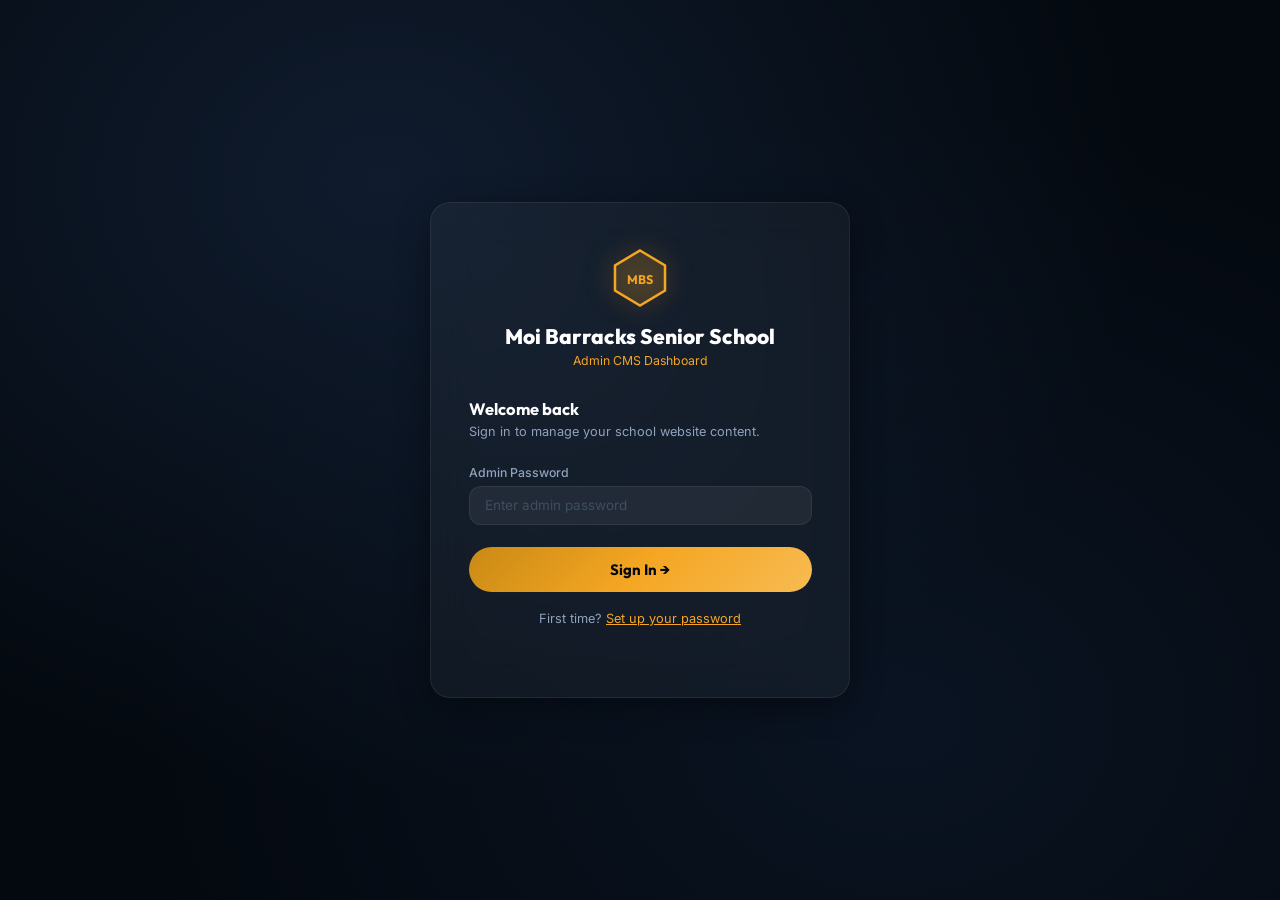
==== admin/index.html @ 394eeeac "feat: Email + Facebook update, CMS admin dashboard, content store Contacts: - Email updated to barra" ====
<!DOCTYPE html>
<html lang="en">
<head>
  <meta charset="UTF-8"/>
  <meta name="viewport" content="width=device-width, initial-scale=1.0"/>
  <title>Admin CMS — Moi Barracks Senior School</title>
  <meta name="robots" content="noindex, nofollow"/>
  <link rel="preconnect" href="https://fonts.googleapis.com"/>
  <link href="https://fonts.googleapis.com/css2?family=Outfit:wght@400;500;600;700;800&family=Inter:wght@400;500;600&display=swap" rel="stylesheet"/>
  <style>
    /* ── Reset & Base ─────────────────────────────────── */
    *, *::before, *::after { box-sizing: border-box; margin: 0; padding: 0; }
    :root {
      --navy:    #04090f;
      --navy-2:  #080f1e;
      --navy-3:  #0c1628;
      --navy-4:  #101e35;
      --gold:    #F5A623;
      --gold-d:  #c98a14;
      --gold-l:  #f7bb52;
      --white:   #ffffff;
      --gray-2:  #dde6f0;
      --gray-4:  #8fa3bc;
      --gray-6:  #3d4f62;
      --green:   #34d399;
      --red:     #f87171;
      --blue:    #60a5fa;
      --border:  rgba(255,255,255,0.07);
      --gold-b:  rgba(245,166,35,0.25);
      --shadow:  0 8px 32px rgba(0,0,0,0.4);
      --rad:     12px;
      --rad-lg:  20px;
      --trans:   all 0.25s cubic-bezier(0.4,0,0.2,1);
    }
    html { font-size: 15px; }
    body {
      font-family: 'Inter', sans-serif;
      background: var(--navy);
      color: var(--white);
      min-height: 100vh;
      overflow-x: hidden;
    }
    a { text-decoration: none; color: inherit; }
    button { cursor: pointer; border: none; background: none; font-family: inherit; color: inherit; }
    input, select, textarea {
      font-family: 'Inter', sans-serif;
      color: var(--white);
      background: rgba(255,255,255,0.06);
      border: 1px solid var(--border);
      border-radius: var(--rad);
      padding: 0.7rem 1rem;
      width: 100%;
      font-size: 0.9rem;
      transition: border-color 0.2s;
      outline: none;
    }
    input:focus, select:focus, textarea:focus {
      border-color: var(--gold);
      background: rgba(245,166,35,0.06);
    }
    input::placeholder, textarea::placeholder { color: var(--gray-6); }
    select option { background: var(--navy-3); }
    label { font-size: 0.82rem; color: var(--gray-4); font-weight: 500; display: block; margin-bottom: 0.35rem; }
    textarea { resize: vertical; min-height: 80px; }
    h2, h3, h4 { font-family: 'Outfit', sans-serif; }

    /* ── Login Screen ─────────────────────────────────── */
    #login-screen {
      min-height: 100vh;
      display: flex;
      align-items: center;
      justify-content: center;
      background: radial-gradient(ellipse at 30% 20%, rgba(23,40,67,0.6) 0%, transparent 60%),
                  radial-gradient(ellipse at 70% 80%, rgba(16,30,53,0.5) 0%, transparent 60%),
                  var(--navy);
      padding: 1.5rem;
    }
    .login-card {
      background: rgba(255,255,255,0.04);
      border: 1px solid var(--border);
      border-radius: var(--rad-lg);
      padding: 3rem 2.5rem;
      width: 100%;
      max-width: 420px;
      backdrop-filter: blur(20px);
      box-shadow: var(--shadow);
    }
    .login-logo {
      text-align: center;
      margin-bottom: 2rem;
    }
    .login-logo .emblem {
      width: 60px; height: 60px;
      margin: 0 auto 0.75rem;
      filter: drop-shadow(0 0 12px rgba(245,166,35,0.5));
    }
    .login-logo h1 {
      font-family: 'Outfit', sans-serif;
      font-size: 1.4rem;
      font-weight: 800;
      color: var(--white);
    }
    .login-logo p { font-size: 0.82rem; color: var(--gold); margin-top: 0.25rem; }
    .login-card h2 {
      font-size: 1.1rem;
      font-weight: 700;
      margin-bottom: 0.35rem;
      color: var(--white);
    }
    .login-card > p { font-size: 0.85rem; color: var(--gray-4); margin-bottom: 1.75rem; }
    .form-group { margin-bottom: 1rem; }
    .btn-login {
      width: 100%;
      background: linear-gradient(135deg, var(--gold-d), var(--gold), var(--gold-l));
      color: var(--navy);
      font-family: 'Outfit', sans-serif;
      font-weight: 700;
      font-size: 1rem;
      padding: 0.875rem;
      border-radius: 50px;
      transition: var(--trans);
      margin-top: 0.5rem;
    }
    .btn-login:hover { transform: translateY(-2px); box-shadow: 0 8px 24px rgba(245,166,35,0.35); }
    .login-error {
      display: none;
      background: rgba(248,113,113,0.12);
      border: 1px solid rgba(248,113,113,0.3);
      color: var(--red);
      padding: 0.7rem 1rem;
      border-radius: var(--rad);
      font-size: 0.85rem;
      margin-top: 0.75rem;
      text-align: center;
    }
    .login-setup {
      margin-top: 1.25rem;
      text-align: center;
      font-size: 0.8rem;
      color: var(--gray-4);
    }
    .login-setup a { color: var(--gold); text-decoration: underline; cursor: pointer; }

    /* ── App Shell ─────────────────────────────────────── */
    #app { display: none; min-height: 100vh; }

    /* Sidebar */
    .sidebar {
      position: fixed;
      top: 0; left: 0;
      width: 260px;
      height: 100vh;
      background: var(--navy-2);
      border-right: 1px solid var(--border);
      display: flex;
      flex-direction: column;
      z-index: 100;
      overflow-y: auto;
    }
    .sidebar-brand {
      padding: 1.5rem 1.25rem;
      border-bottom: 1px solid var(--border);
      display: flex;
      align-items: center;
      gap: 0.75rem;
    }
    .sidebar-brand svg { width: 36px; height: 36px; filter: drop-shadow(0 0 8px rgba(245,166,35,0.4)); flex-shrink: 0; }
    .brand-text .name { font-family: 'Outfit', sans-serif; font-size: 0.95rem; font-weight: 800; }
    .brand-text .tag { font-size: 0.7rem; color: var(--gold); letter-spacing: 0.08em; text-transform: uppercase; }
    .sidebar-nav { flex: 1; padding: 1rem 0.75rem; }
    .nav-section-label {
      font-size: 0.68rem;
      color: var(--gray-6);
      font-weight: 700;
      letter-spacing: 0.12em;
      text-transform: uppercase;
      padding: 0.5rem 0.5rem 0.35rem;
      margin-top: 0.5rem;
    }
    .nav-item {
      display: flex;
      align-items: center;
      gap: 0.75rem;
      padding: 0.65rem 0.875rem;
      border-radius: var(--rad);
      font-size: 0.875rem;
      font-weight: 500;
      color: var(--gray-4);
      transition: var(--trans);
      cursor: pointer;
      margin-bottom: 0.15rem;
    }
    .nav-item:hover { background: rgba(255,255,255,0.05); color: var(--white); }
    .nav-item.active { background: rgba(245,166,35,0.12); color: var(--gold); border: 1px solid rgba(245,166,35,0.2); }
    .nav-item .icon { font-size: 1.1rem; width: 22px; text-align: center; }
    .nav-badge {
      margin-left: auto;
      background: var(--gold);
      color: var(--navy);
      font-size: 0.65rem;
      font-weight: 700;
      padding: 0.1rem 0.5rem;
      border-radius: 50px;
    }
    .sidebar-footer {
      padding: 1rem 0.75rem;
      border-top: 1px solid var(--border);
    }
    .btn-logout {
      width: 100%;
      padding: 0.65rem 1rem;
      border-radius: var(--rad);
      font-size: 0.875rem;
      font-weight: 600;
      color: var(--red);
      border: 1px solid rgba(248,113,113,0.2);
      background: rgba(248,113,113,0.06);
      transition: var(--trans);
    }
    .btn-logout:hover { background: rgba(248,113,113,0.15); }

    /* Main area */
    .main {
      margin-left: 260px;
      min-height: 100vh;
      display: flex;
      flex-direction: column;
    }
    .topbar {
      position: sticky;
      top: 0;
      background: rgba(4,9,15,0.9);
      backdrop-filter: blur(20px);
      border-bottom: 1px solid var(--border);
      padding: 0.875rem 2rem;
      display: flex;
      align-items: center;
      justify-content: space-between;
      z-index: 50;
    }
    .topbar h2 { font-size: 1.05rem; font-weight: 700; color: var(--white); }
    .topbar-right { display: flex; align-items: center; gap: 0.75rem; }
    .btn-publish {
      display: inline-flex;
      align-items: center;
      gap: 0.5rem;
      padding: 0.6rem 1.4rem;
      background: linear-gradient(135deg, var(--gold-d), var(--gold), var(--gold-l));
      color: var(--navy);
      font-family: 'Outfit', sans-serif;
      font-weight: 700;
      font-size: 0.875rem;
      border-radius: 50px;
      transition: var(--trans);
    }
    .btn-publish:hover { transform: translateY(-1px); box-shadow: 0 6px 20px rgba(245,166,35,0.4); }
    .btn-publish:disabled { opacity: 0.5; transform: none; cursor: not-allowed; }
    .view-site {
      display: inline-flex;
      align-items: center;
      gap: 0.4rem;
      padding: 0.6rem 1rem;
      border: 1px solid var(--border);
      border-radius: 50px;
      font-size: 0.82rem;
      color: var(--gray-4);
      transition: var(--trans);
    }
    .view-site:hover { border-color: var(--gold-b); color: var(--gold); }
    .content { flex: 1; padding: 2rem; }

    /* ── Panels ────────────────────────────────────────── */
    .panel { display: none; }
    .panel.active { display: block; }

    /* Overview cards */
    .overview-grid {
      display: grid;
      grid-template-columns: repeat(4, 1fr);
      gap: 1rem;
      margin-bottom: 2rem;
    }
    .ov-card {
      background: rgba(255,255,255,0.04);
      border: 1px solid var(--border);
      border-radius: var(--rad-lg);
      padding: 1.5rem;
      position: relative;
      overflow: hidden;
    }
    .ov-card::before {
      content: '';
      position: absolute;
      top: 0; left: 0; right: 0;
      height: 3px;
      background: linear-gradient(90deg, var(--gold-d), var(--gold-l));
    }
    .ov-icon { font-size: 2rem; margin-bottom: 0.75rem; }
    .ov-val { font-family: 'Outfit', sans-serif; font-size: 2rem; font-weight: 800; color: var(--gold); }
    .ov-label { font-size: 0.8rem; color: var(--gray-4); margin-top: 0.2rem; }

    .quick-actions {
      display: grid;
      grid-template-columns: repeat(3, 1fr);
      gap: 1rem;
      margin-bottom: 2rem;
    }
    .qa-card {
      background: rgba(255,255,255,0.03);
      border: 1px solid var(--border);
      border-radius: var(--rad-lg);
      padding: 1.25rem;
      cursor: pointer;
      transition: var(--trans);
      display: flex;
      align-items: center;
      gap: 1rem;
    }
    .qa-card:hover {
      background: rgba(245,166,35,0.07);
      border-color: var(--gold-b);
      transform: translateY(-2px);
    }
    .qa-icon { font-size: 1.75rem; }
    .qa-text strong { display: block; font-size: 0.9rem; color: var(--white); margin-bottom: 0.2rem; }
    .qa-text span { font-size: 0.78rem; color: var(--gray-4); }

    /* Section cards */
    .section-card {
      background: rgba(255,255,255,0.03);
      border: 1px solid var(--border);
      border-radius: var(--rad-lg);
      padding: 1.75rem;
      margin-bottom: 1.5rem;
    }
    .section-card h3 {
      font-size: 1rem;
      font-weight: 700;
      color: var(--white);
      margin-bottom: 0.35rem;
      display: flex;
      align-items: center;
      gap: 0.5rem;
    }
    .section-card > p { font-size: 0.82rem; color: var(--gray-4); margin-bottom: 1.5rem; }

    .form-row { display: grid; grid-template-columns: 1fr 1fr; gap: 1rem; margin-bottom: 1rem; }
    .form-group-cms { margin-bottom: 1rem; }

    /* Ticker manager */
    .ticker-list { display: flex; flex-direction: column; gap: 0.5rem; margin-bottom: 1rem; }
    .ticker-item-row {
      display: flex;
      align-items: center;
      gap: 0.75rem;
      background: rgba(255,255,255,0.04);
      border: 1px solid var(--border);
      border-radius: var(--rad);
      padding: 0.75rem 1rem;
      transition: var(--trans);
    }
    .ticker-item-row:hover { border-color: var(--gold-b); }
    .ticker-icon-sel {
      width: 60px;
      padding: 0.7rem 0.5rem;
      text-align: center;
    }
    .ticker-text-inp { flex: 1; }
    .btn-remove {
      color: var(--red);
      font-size: 1.2rem;
      padding: 0.3rem 0.6rem;
      border-radius: var(--rad);
      transition: var(--trans);
      flex-shrink: 0;
    }
    .btn-remove:hover { background: rgba(248,113,113,0.12); }
    .btn-add {
      display: inline-flex;
      align-items: center;
      gap: 0.4rem;
      padding: 0.6rem 1.25rem;
      border: 1px dashed rgba(245,166,35,0.4);
      border-radius: var(--rad);
      color: var(--gold);
      font-size: 0.875rem;
      font-weight: 600;
      transition: var(--trans);
    }
    .btn-add:hover { background: rgba(245,166,35,0.08); border-style: solid; }

    /* News manager */
    .news-list { display: flex; flex-direction: column; gap: 0.75rem; margin-bottom: 1.25rem; }
    .news-row {
      background: rgba(255,255,255,0.04);
      border: 1px solid var(--border);
      border-radius: var(--rad);
      padding: 1rem 1.25rem;
      transition: var(--trans);
    }
    .news-row:hover { border-color: var(--gold-b); }
    .news-row-header {
      display: flex;
      align-items: center;
      justify-content: space-between;
      margin-bottom: 0.75rem;
    }
    .news-cat-badge {
      font-size: 0.7rem;
      font-weight: 700;
      padding: 0.2rem 0.7rem;
      border-radius: 50px;
      background: rgba(245,166,35,0.15);
      border: 1px solid rgba(245,166,35,0.3);
      color: var(--gold);
      text-transform: uppercase;
      letter-spacing: 0.06em;
    }
    .news-row-actions { display: flex; gap: 0.4rem; }
    .btn-icon {
      padding: 0.35rem 0.6rem;
      border-radius: var(--rad);
      font-size: 0.85rem;
      transition: var(--trans);
    }
    .btn-icon:hover { background: rgba(255,255,255,0.08); }
    .btn-featured { color: var(--gold); }
    .btn-delete { color: var(--red); }
    .news-edit-form { display: none; border-top: 1px solid var(--border); padding-top: 1rem; margin-top: 0.5rem; }
    .news-edit-form.open { display: block; }

    /* Stats grid */
    .stats-grid { display: grid; grid-template-columns: repeat(2, 1fr); gap: 1rem; }
    .stat-edit { }
    .stat-edit input { font-family: 'Outfit', sans-serif; font-size: 1.5rem; font-weight: 800; color: var(--gold); }

    /* Settings */
    .settings-section { margin-bottom: 2rem; }
    .settings-section h4 { font-size: 0.9rem; color: var(--white); margin-bottom: 1rem; font-weight: 700; padding-bottom: 0.5rem; border-bottom: 1px solid var(--border); }
    .token-field { position: relative; }
    .token-field input { padding-right: 3rem; letter-spacing: 0.1em; }
    .toggle-token {
      position: absolute;
      right: 0.75rem;
      top: 50%;
      transform: translateY(-50%);
      color: var(--gray-4);
      font-size: 1rem;
    }
    .setup-warning {
      background: rgba(245,166,35,0.1);
      border: 1px solid rgba(245,166,35,0.3);
      border-radius: var(--rad);
      padding: 1rem 1.25rem;
      font-size: 0.85rem;
      color: var(--gold-l);
      margin-bottom: 1.5rem;
      line-height: 1.6;
    }
    .setup-warning strong { color: var(--gold); }

    /* Buttons */
    .btn-save {
      display: inline-flex;
      align-items: center;
      gap: 0.4rem;
      padding: 0.65rem 1.5rem;
      background: rgba(245,166,35,0.15);
      border: 1px solid rgba(245,166,35,0.35);
      border-radius: 50px;
      color: var(--gold);
      font-weight: 700;
      font-size: 0.875rem;
      transition: var(--trans);
    }
    .btn-save:hover { background: rgba(245,166,35,0.25); }
    .btn-primary-cms {
      display: inline-flex;
      align-items: center;
      gap: 0.4rem;
      padding: 0.65rem 1.5rem;
      background: linear-gradient(135deg, var(--gold-d), var(--gold));
      color: var(--navy);
      font-family: 'Outfit', sans-serif;
      font-weight: 700;
      font-size: 0.875rem;
      border-radius: 50px;
      transition: var(--trans);
    }
    .btn-primary-cms:hover { transform: translateY(-1px); box-shadow: 0 4px 16px rgba(245,166,35,0.3); }

    /* Toast */
    .toast {
      position: fixed;
      bottom: 2rem;
      right: 2rem;
      padding: 0.875rem 1.5rem;
      border-radius: var(--rad);
      font-size: 0.9rem;
      font-weight: 600;
      z-index: 9999;
      transform: translateY(4rem);
      opacity: 0;
      transition: all 0.35s cubic-bezier(0.4,0,0.2,1);
      max-width: 360px;
    }
    .toast.show { transform: translateY(0); opacity: 1; }
    .toast.success { background: rgba(52,211,153,0.12); border: 1px solid rgba(52,211,153,0.35); color: var(--green); }
    .toast.error   { background: rgba(248,113,113,0.12); border: 1px solid rgba(248,113,113,0.35); color: var(--red); }
    .toast.info    { background: rgba(96,165,250,0.12); border: 1px solid rgba(96,165,250,0.35); color: var(--blue); }

    /* Publish overlay */
    .publish-overlay {
      display: none;
      position: fixed;
      inset: 0;
      background: rgba(4,9,15,0.85);
      backdrop-filter: blur(8px);
      z-index: 200;
      align-items: center;
      justify-content: center;
    }
    .publish-overlay.show { display: flex; }
    .publish-dialog {
      background: var(--navy-3);
      border: 1px solid var(--border);
      border-radius: var(--rad-lg);
      padding: 2.5rem;
      max-width: 440px;
      width: 90%;
      text-align: center;
      box-shadow: var(--shadow);
    }
    .publish-dialog h3 { font-size: 1.3rem; margin-bottom: 0.5rem; }
    .publish-dialog p { color: var(--gray-4); font-size: 0.9rem; margin-bottom: 1.75rem; line-height: 1.6; }
    .publish-steps { text-align: left; margin-bottom: 1.75rem; }
    .p-step {
      display: flex;
      align-items: center;
      gap: 0.75rem;
      padding: 0.6rem 0;
      font-size: 0.875rem;
      color: var(--gray-4);
      border-bottom: 1px solid var(--border);
    }
    .p-step:last-child { border: none; }
    .p-step .dot {
      width: 10px; height: 10px;
      border-radius: 50%;
      background: var(--gray-6);
      flex-shrink: 0;
    }
    .p-step.done .dot { background: var(--green); }
    .p-step.active .dot { background: var(--gold); animation: pulse 1s ease infinite; }
    .p-step.done { color: var(--green); }
    .p-step.active { color: var(--gold); }
    @keyframes pulse { 0%,100% { box-shadow: 0 0 0 0 rgba(245,166,35,0.4); } 50% { box-shadow: 0 0 0 5px rgba(245,166,35,0); } }
    .publish-actions { display: flex; gap: 0.75rem; justify-content: center; }

    /* Modal for new news */
    .modal-overlay {
      display: none;
      position: fixed;
      inset: 0;
      background: rgba(4,9,15,0.85);
      backdrop-filter: blur(6px);
      z-index: 200;
      align-items: center;
      justify-content: center;
      padding: 1rem;
    }
    .modal-overlay.show { display: flex; }
    .modal {
      background: var(--navy-3);
      border: 1px solid var(--border);
      border-radius: var(--rad-lg);
      padding: 2rem;
      max-width: 560px;
      width: 100%;
      max-height: 90vh;
      overflow-y: auto;
      box-shadow: var(--shadow);
    }
    .modal-header {
      display: flex;
      align-items: center;
      justify-content: space-between;
      margin-bottom: 1.5rem;
    }
    .modal-header h3 { font-size: 1.05rem; }
    .btn-close { color: var(--gray-4); font-size: 1.3rem; padding: 0.3rem; transition: var(--trans); }
    .btn-close:hover { color: var(--red); }

    /* Responsive */
    @media (max-width: 1024px) {
      .overview-grid { grid-template-columns: repeat(2, 1fr); }
      .quick-actions { grid-template-columns: repeat(2, 1fr); }
    }
    @media (max-width: 768px) {
      .sidebar { width: 220px; }
      .main { margin-left: 220px; }
      .content { padding: 1.25rem; }
      .overview-grid { grid-template-columns: 1fr 1fr; }
      .quick-actions { grid-template-columns: 1fr; }
      .form-row { grid-template-columns: 1fr; }
    }
  </style>
</head>
<body>

<!-- ══════════ LOGIN SCREEN ══════════ -->
<div id="login-screen">
  <div class="login-card">
    <div class="login-logo">
      <svg class="emblem" viewBox="0 0 48 48" fill="none" xmlns="http://www.w3.org/2000/svg">
        <polygon points="24,2 44,14 44,34 24,46 4,34 4,14" fill="rgba(245,166,35,0.12)" stroke="#F5A623" stroke-width="2"/>
        <text x="24" y="29" text-anchor="middle" fill="#F5A623" font-size="10" font-weight="bold" font-family="Outfit">MBS</text>
      </svg>
      <h1>Moi Barracks Senior School</h1>
      <p>Admin CMS Dashboard</p>
    </div>
    <h2>Welcome back</h2>
    <p>Sign in to manage your school website content.</p>
    <div class="form-group">
      <label for="login-pass">Admin Password</label>
      <input type="password" id="login-pass" placeholder="Enter admin password" autocomplete="current-password"/>
    </div>
    <button class="btn-login" id="login-btn" onclick="doLogin()">Sign In →</button>
    <div class="login-error" id="login-error">Incorrect password. Please try again.</div>
    <p class="login-setup">First time? <a onclick="showSetup()">Set up your password</a></p>
  </div>
</div>

<!-- ══════════ APP SHELL ══════════ -->
<div id="app">
  <!-- Sidebar -->
  <aside class="sidebar">
    <div class="sidebar-brand">
      <svg viewBox="0 0 48 48" fill="none" xmlns="http://www.w3.org/2000/svg">
        <polygon points="24,2 44,14 44,34 24,46 4,34 4,14" fill="rgba(245,166,35,0.12)" stroke="#F5A623" stroke-width="2"/>
        <text x="24" y="29" text-anchor="middle" fill="#F5A623" font-size="10" font-weight="bold" font-family="Outfit">MBS</text>
      </svg>
      <div class="brand-text">
        <div class="name">MBS Admin</div>
        <div class="tag">CMS Dashboard</div>
      </div>
    </div>
    <nav class="sidebar-nav">
      <div class="nav-section-label">Main</div>
      <div class="nav-item active" onclick="showPanel('overview')" id="nav-overview">
        <span class="icon">📊</span> Overview
      </div>
      <div class="nav-section-label">Content</div>
      <div class="nav-item" onclick="showPanel('ticker')" id="nav-ticker">
        <span class="icon">📢</span> Announcements
        <span class="nav-badge" id="ticker-count">0</span>
      </div>
      <div class="nav-item" onclick="showPanel('news')" id="nav-news">
        <span class="icon">📰</span> News Articles
        <span class="nav-badge" id="news-count">0</span>
      </div>
      <div class="nav-item" onclick="showPanel('stats')" id="nav-stats">
        <span class="icon">📈</span> School Stats
      </div>
      <div class="nav-item" onclick="showPanel('contact')" id="nav-contact">
        <span class="icon">📬</span> Contact Info
      </div>
      <div class="nav-section-label">System</div>
      <div class="nav-item" onclick="showPanel('settings')" id="nav-settings">
        <span class="icon">⚙️</span> Settings
      </div>
    </nav>
    <div class="sidebar-footer">
      <button class="btn-logout" onclick="doLogout()">🚪 Sign Out</button>
    </div>
  </aside>

  <!-- Main -->
  <div class="main">
    <header class="topbar">
      <h2 id="topbar-title">Overview</h2>
      <div class="topbar-right">
        <a href="https://serem8770-ux.github.io/Moi_Barracks_web/" target="_blank" class="view-site">
          🌐 View Live Site ↗
        </a>
        <button class="btn-publish" id="btn-publish" onclick="openPublish()">
          🚀 Publish Changes
        </button>
      </div>
    </header>

    <div class="content">

      <!-- ── OVERVIEW PANEL ── -->
      <div class="panel active" id="panel-overview">
        <div class="overview-grid">
          <div class="ov-card">
            <div class="ov-icon">👨‍🎓</div>
            <div class="ov-val" id="ov-learners">150</div>
            <div class="ov-label">Learners Enrolled</div>
          </div>
          <div class="ov-card">
            <div class="ov-icon">👨‍🏫</div>
            <div class="ov-val" id="ov-teachers">20</div>
            <div class="ov-label">Dedicated Teachers</div>
          </div>
          <div class="ov-card">
            <div class="ov-icon">📢</div>
            <div class="ov-val" id="ov-ticker">4</div>
            <div class="ov-label">Active Announcements</div>
          </div>
          <div class="ov-card">
            <div class="ov-icon">📰</div>
            <div class="ov-val" id="ov-news">4</div>
            <div class="ov-label">News Articles</div>
          </div>
        </div>

        <div class="quick-actions">
          <div class="qa-card" onclick="showPanel('ticker')">
            <div class="qa-icon">📢</div>
            <div class="qa-text">
              <strong>Edit Announcements</strong>
              <span>Add or remove ticker news items</span>
            </div>
          </div>
          <div class="qa-card" onclick="showPanel('news')">
            <div class="qa-icon">📰</div>
            <div class="qa-text">
              <strong>Manage News</strong>
              <span>Add, edit or delete news articles</span>
            </div>
          </div>
          <div class="qa-card" onclick="showPanel('contact')">
            <div class="qa-icon">📬</div>
            <div class="qa-text">
              <strong>Update Contact</strong>
              <span>Phone, email, address, social</span>
            </div>
          </div>
        </div>

        <div class="section-card">
          <h3>📡 Publish Status</h3>
          <p>Changes are saved locally until you click "Publish Changes" to push to the live site.</p>
          <div id="last-published" style="font-size:0.85rem;color:var(--gray-4);margin-top:0.5rem;">
            Last published: <span id="last-pub-time">Never</span>
          </div>
        </div>
      </div>

      <!-- ── TICKER PANEL ── -->
      <div class="panel" id="panel-ticker">
        <div class="section-card">
          <h3>📢 Announcement Ticker</h3>
          <p>These items scroll across the top of the homepage. Keep them short and relevant.</p>
          <div class="ticker-list" id="ticker-editor-list"></div>
          <button class="btn-add" onclick="addTickerItem()">+ Add Announcement</button>
        </div>
        <button class="btn-save" onclick="saveTicker()">💾 Save Announcements</button>
      </div>

      <!-- ── NEWS PANEL ── -->
      <div class="panel" id="panel-news">
        <div class="section-card">
          <h3>📰 News Articles</h3>
          <p>Manage the news section of the homepage. The featured article appears large on the left.</p>
          <div class="news-list" id="news-editor-list"></div>
          <button class="btn-add" onclick="openAddNews()">+ Add News Article</button>
        </div>
      </div>

      <!-- ── STATS PANEL ── -->
      <div class="panel" id="panel-stats">
        <div class="section-card">
          <h3>📈 School Statistics</h3>
          <p>These numbers appear in the hero section and animate on scroll.</p>
          <div class="stats-grid" id="stats-editor">
            <div class="stat-edit">
              <label>Total Learners</label>
              <input type="number" id="stat-learners" min="0"/>
            </div>
            <div class="stat-edit">
              <label>Dedicated Teachers</label>
              <input type="number" id="stat-teachers" min="0"/>
            </div>
            <div class="stat-edit">
              <label>Years of Excellence</label>
              <input type="number" id="stat-years" min="0"/>
            </div>
            <div class="stat-edit">
              <label>Curricula Offered</label>
              <input type="number" id="stat-curricula" min="0" max="10"/>
            </div>
          </div>
          <br/>
          <button class="btn-save" onclick="saveStats()">💾 Save Stats</button>
        </div>
      </div>

      <!-- ── CONTACT PANEL ── -->
      <div class="panel" id="panel-contact">
        <div class="section-card">
          <h3>📞 Phone Numbers</h3>
          <p>These appear in the contact section with call and WhatsApp links.</p>
          <div class="form-row">
            <div class="form-group-cms">
              <label>Primary Phone</label>
              <input type="tel" id="c-phone1" placeholder="0711221224"/>
            </div>
            <div class="form-group-cms">
              <label>Secondary Phone</label>
              <input type="tel" id="c-phone2" placeholder="0725836485"/>
            </div>
          </div>
          <button class="btn-save" onclick="saveContact()">💾 Save Contact Info</button>
        </div>
        <div class="section-card">
          <h3>✉️ Email Address</h3>
          <div class="form-group-cms">
            <label>School Email</label>
            <input type="email" id="c-email" placeholder="barracksmoi0@gmail.com"/>
          </div>
          <button class="btn-save" onclick="saveContact()">💾 Save</button>
        </div>
        <div class="section-card">
          <h3>📍 Address</h3>
          <div class="form-group-cms">
            <label>Street / Location</label>
            <input type="text" id="c-address" placeholder="Moi Barracks, Eldoret"/>
          </div>
          <div class="form-group-cms">
            <label>P.O. Box</label>
            <input type="text" id="c-pobox" placeholder="P.O. Box 12345-30100, Eldoret"/>
          </div>
          <button class="btn-save" onclick="saveContact()">💾 Save</button>
        </div>
        <div class="section-card">
          <h3>🌐 Social Media Links</h3>
          <div class="form-group-cms">
            <label>Facebook Page URL</label>
            <input type="url" id="c-facebook" placeholder="https://www.facebook.com/..."/>
          </div>
          <div class="form-group-cms">
            <label>Twitter / X URL</label>
            <input type="url" id="c-twitter" placeholder="https://twitter.com/..."/>
          </div>
          <div class="form-group-cms">
            <label>YouTube Channel URL</label>
            <input type="url" id="c-youtube" placeholder="https://youtube.com/..."/>
          </div>
          <button class="btn-save" onclick="saveContact()">💾 Save Social Links</button>
        </div>
      </div>

      <!-- ── SETTINGS PANEL ── -->
      <div class="panel" id="panel-settings">
        <div class="section-card">
          <div class="setup-warning">
            <strong>⚠️ GitHub Setup Required to Publish</strong><br/>
            To publish changes to the live site, you need a GitHub Personal Access Token with <strong>repo</strong> scope.<br/>
            Get one at: <strong>GitHub → Settings → Developer settings → Personal Access Tokens (Classic)</strong>
          </div>

          <div class="settings-section">
            <h4>🔑 GitHub Access Token</h4>
            <div class="form-group-cms token-field">
              <label>Personal Access Token (stored locally in your browser)</label>
              <input type="password" id="gh-token" placeholder="ghp_xxxxxxxxxxxxxxxxxxxx" autocomplete="off"/>
              <button class="toggle-token" onclick="toggleToken()" title="Show/hide token">👁</button>
            </div>
            <div class="form-row" style="margin-top:1rem;">
              <div class="form-group-cms">
                <label>GitHub Username</label>
                <input type="text" id="gh-owner" placeholder="serem8770-ux"/>
              </div>
              <div class="form-group-cms">
                <label>Repository Name</label>
                <input type="text" id="gh-repo" placeholder="Moi_Barracks_web"/>
              </div>
            </div>
            <button class="btn-save" onclick="saveGitHub()">💾 Save GitHub Settings</button>
          </div>

          <div class="settings-section">
            <h4>🔒 Change Admin Password</h4>
            <div class="form-row">
              <div class="form-group-cms">
                <label>New Password</label>
                <input type="password" id="new-pass" placeholder="Minimum 6 characters"/>
              </div>
              <div class="form-group-cms">
                <label>Confirm Password</label>
                <input type="password" id="confirm-pass" placeholder="Repeat password"/>
              </div>
            </div>
            <button class="btn-save" onclick="changePassword()">🔒 Update Password</button>
          </div>

          <div class="settings-section">
            <h4>🗑️ Danger Zone</h4>
            <button class="btn-save" style="border-color:rgba(248,113,113,0.3);color:var(--red);" onclick="resetAll()">Reset All Local Data</button>
          </div>
        </div>
      </div>

    </div><!-- /content -->
  </div><!-- /main -->
</div><!-- /app -->

<!-- ══════════ PUBLISH DIALOG ══════════ -->
<div class="publish-overlay" id="publish-overlay">
  <div class="publish-dialog">
    <h3 id="pub-title">🚀 Publishing to Live Site</h3>
    <p id="pub-desc">Committing content changes to GitHub. The site will redeploy in ~40 seconds.</p>
    <div class="publish-steps">
      <div class="p-step" id="pstep-1"><div class="dot"></div> Authenticating with GitHub</div>
      <div class="p-step" id="pstep-2"><div class="dot"></div> Reading current content.json</div>
      <div class="p-step" id="pstep-3"><div class="dot"></div> Committing updated content</div>
      <div class="p-step" id="pstep-4"><div class="dot"></div> Triggering deployment</div>
    </div>
    <div class="publish-actions">
      <button class="btn-primary-cms" id="pub-start-btn" onclick="doPublish()">Start Publishing</button>
      <button class="btn-save" onclick="closePublish()">Cancel</button>
    </div>
  </div>
</div>

<!-- ══════════ ADD NEWS MODAL ══════════ -->
<div class="modal-overlay" id="news-modal">
  <div class="modal">
    <div class="modal-header">
      <h3 id="news-modal-title">📰 Add News Article</h3>
      <button class="btn-close" onclick="closeNewsModal()">✕</button>
    </div>
    <div class="form-group-cms">
      <label>Headline *</label>
      <input type="text" id="nm-title" placeholder="Article headline"/>
    </div>
    <div class="form-row">
      <div class="form-group-cms">
        <label>Category</label>
        <select id="nm-category">
          <option>Admissions</option>
          <option>Academics</option>
          <option>CBC</option>
          <option>844</option>
          <option>Results</option>
          <option>Environment</option>
          <option>Sports</option>
          <option>Events</option>
          <option>General</option>
        </select>
      </div>
      <div class="form-group-cms">
        <label>Date</label>
        <input type="date" id="nm-date"/>
      </div>
    </div>
    <div class="form-group-cms">
      <label>Excerpt / Summary *</label>
      <textarea id="nm-excerpt" placeholder="Short description of the article (2-3 sentences)"></textarea>
    </div>
    <div class="form-group-cms">
      <label>Image Filename (from /images/ folder)</label>
      <input type="text" id="nm-image" placeholder="campus_group.jpg"/>
    </div>
    <div class="form-group-cms" style="display:flex;align-items:center;gap:0.75rem;">
      <input type="checkbox" id="nm-featured" style="width:auto;"/>
      <label for="nm-featured" style="margin:0;color:var(--white);">Set as Featured Article (appears large)</label>
    </div>
    <br/>
    <div style="display:flex;gap:0.75rem;">
      <button class="btn-primary-cms" onclick="saveNewsItem()">💾 Save Article</button>
      <button class="btn-save" onclick="closeNewsModal()">Cancel</button>
    </div>
  </div>
</div>

<!-- Toast -->
<div class="toast" id="toast"></div>

<script>
'use strict';

/* ══ CONFIG ═══════════════════════════════════════════════ */
const DEFAULT_PASS_HASH = ''; // empty = first run, must set up
const CONTENT_FILE_PATH = 'data/content.json';

/* ══ STATE ════════════════════════════════════════════════ */
let state = {
  ticker: [],
  stats: { learners: 150, teachers: 20, years: 65, curricula: 2 },
  contact: { phone1: '0711221224', phone2: '0725836485', email: 'barracksmoi0@gmail.com', address: 'Moi Barracks, Eldoret', county: 'Uasin Gishu County', poBox: 'P.O. Box 12345-30100, Eldoret' },
  social: { facebook: 'https://www.facebook.com/share/1HXcFquy6f/', twitter: '#', youtube: '#' },
  news: [],
  admissionsOpen: true,
  currentTerm: 'Term 2, 2026',
  lastUpdated: new Date().toISOString().split('T')[0]
};
let editingNewsId = null;

/* ══ CRYPTO ═══════════════════════════════════════════════ */
async function sha256(str) {
  const buf = await crypto.subtle.digest('SHA-256', new TextEncoder().encode(str));
  return Array.from(new Uint8Array(buf)).map(b => b.toString(16).padStart(2,'0')).join('');
}

/* ══ AUTH ═════════════════════════════════════════════════ */
function isLoggedIn() { return sessionStorage.getItem('mbs_auth') === 'true'; }

async function doLogin() {
  const pass = document.getElementById('login-pass').value;
  if (!pass) return;
  const hash = await sha256(pass);
  const stored = localStorage.getItem('mbs_pass_hash');
  if (!stored) { showToast('No password set. Please set up first.', 'info'); return; }
  if (hash === stored) {
    sessionStorage.setItem('mbs_auth', 'true');
    document.getElementById('login-screen').style.display = 'none';
    document.getElementById('app').style.display = 'flex';
    init();
  } else {
    document.getElementById('login-error').style.display = 'block';
    setTimeout(() => document.getElementById('login-error').style.display = 'none', 3000);
  }
}

document.getElementById('login-pass').addEventListener('keydown', e => { if (e.key === 'Enter') doLogin(); });

async function showSetup() {
  const pass = prompt('Create your admin password (min 6 characters):');
  if (!pass || pass.length < 6) { alert('Password must be at least 6 characters.'); return; }
  const confirm = prompt('Confirm your password:');
  if (pass !== confirm) { alert('Passwords do not match.'); return; }
  const hash = await sha256(pass);
  localStorage.setItem('mbs_pass_hash', hash);
  showToast('✅ Password set! You can now log in.', 'success');
}

function doLogout() {
  sessionStorage.removeItem('mbs_auth');
  location.reload();
}

/* ══ INIT ══════════════════════════════════════════════════ */
function init() {
  loadState();
  loadSettingsForm();
  renderTicker();
  renderNews();
  renderStats();
  renderContact();
  updateOverview();
  const lp = localStorage.getItem('mbs_last_pub');
  if (lp) document.getElementById('last-pub-time').textContent = new Date(lp).toLocaleString();

  // Auto-login if already in session
}

if (isLoggedIn()) {
  document.getElementById('login-screen').style.display = 'none';
  document.getElementById('app').style.display = 'flex';
  init();
}

/* ══ STATE PERSISTENCE ════════════════════════════════════ */
function loadState() {
  const saved = localStorage.getItem('mbs_content');
  if (saved) {
    try { state = JSON.parse(saved); } catch(e) {}
  }
}

function saveState() {
  state.lastUpdated = new Date().toISOString().split('T')[0];
  localStorage.setItem('mbs_content', JSON.stringify(state));
}

/* ══ NAVIGATION ═══════════════════════════════════════════ */
const panelNames = {
  overview: 'Overview',
  ticker: 'Announcements',
  news: 'News Articles',
  stats: 'School Stats',
  contact: 'Contact Info',
  settings: 'Settings'
};

function showPanel(name) {
  document.querySelectorAll('.panel').forEach(p => p.classList.remove('active'));
  document.querySelectorAll('.nav-item').forEach(n => n.classList.remove('active'));
  document.getElementById('panel-' + name).classList.add('active');
  document.getElementById('nav-' + name).classList.add('active');
  document.getElementById('topbar-title').textContent = panelNames[name] || name;
}

/* ══ OVERVIEW ═════════════════════════════════════════════ */
function updateOverview() {
  document.getElementById('ov-learners').textContent = state.stats.learners;
  document.getElementById('ov-teachers').textContent = state.stats.teachers;
  document.getElementById('ov-ticker').textContent = state.ticker.length;
  document.getElementById('ov-news').textContent = state.news.length;
  document.getElementById('ticker-count').textContent = state.ticker.length;
  document.getElementById('news-count').textContent = state.news.length;
}

/* ══ TICKER EDITOR ════════════════════════════════════════ */
const ICONS = ['🎓','📘','🌱','📝','📢','🏆','🎗️','⭐','🚀','📅','🌍'];

function renderTicker() {
  const list = document.getElementById('ticker-editor-list');
  list.innerHTML = '';
  state.ticker.forEach((item, i) => {
    const row = document.createElement('div');
    row.className = 'ticker-item-row';
    row.innerHTML = `
      <select class="ticker-icon-sel" onchange="state.ticker[${i}].icon=this.value">
        ${ICONS.map(ic => `<option value="${ic}" ${ic===item.icon?'selected':''}>${ic}</option>`).join('')}
      </select>
      <input class="ticker-text-inp" type="text" value="${escHtml(item.text)}"
        placeholder="Announcement text..."
        oninput="state.ticker[${i}].text=this.value"/>
      <button class="btn-remove" onclick="removeTicker(${i})" title="Remove">✕</button>
    `;
    list.appendChild(row);
  });
}

function addTickerItem() {
  state.ticker.push({ icon: '📢', text: '' });
  renderTicker();
  const inputs = document.querySelectorAll('.ticker-text-inp');
  if (inputs.length) inputs[inputs.length-1].focus();
}

function removeTicker(i) {
  state.ticker.splice(i, 1);
  renderTicker();
}

function saveTicker() {
  saveState();
  updateOverview();
  showToast('✅ Announcements saved! Click "Publish" to go live.', 'success');
}

/* ══ NEWS EDITOR ══════════════════════════════════════════ */
function renderNews() {
  const list = document.getElementById('news-editor-list');
  list.innerHTML = '';
  if (!state.news.length) {
    list.innerHTML = '<p style="color:var(--gray-4);font-size:0.85rem;">No news articles yet. Add one below.</p>';
    return;
  }
  state.news.forEach((item, i) => {
    const row = document.createElement('div');
    row.className = 'news-row';
    row.innerHTML = `
      <div class="news-row-header">
        <div style="display:flex;align-items:center;gap:0.5rem;">
          <span class="news-cat-badge">${escHtml(item.category)}</span>
          ${item.featured ? '<span style="font-size:0.75rem;color:var(--gold);">⭐ Featured</span>' : ''}
        </div>
        <div class="news-row-actions">
          <button class="btn-icon btn-featured" onclick="toggleFeatured(${i})" title="${item.featured?'Unfeature':'Set as featured'}">⭐</button>
          <button class="btn-icon" onclick="editNews(${i})" title="Edit">✏️</button>
          <button class="btn-icon btn-delete" onclick="deleteNews(${i})" title="Delete">🗑️</button>
        </div>
      </div>
      <strong style="font-size:0.9rem;color:var(--white);display:block;margin-bottom:0.25rem;">${escHtml(item.title)}</strong>
      <span style="font-size:0.78rem;color:var(--gray-4);">${item.date}</span>
    `;
    list.appendChild(row);
  });
}

function toggleFeatured(i) {
  state.news.forEach((n, idx) => n.featured = idx === i);
  saveState();
  renderNews();
  showToast('✅ Featured article updated.', 'success');
}

function deleteNews(i) {
  if (!confirm('Delete this news article?')) return;
  state.news.splice(i, 1);
  saveState();
  renderNews();
  updateOverview();
  showToast('🗑️ Article deleted.', 'info');
}

function openAddNews() {
  editingNewsId = null;
  document.getElementById('news-modal-title').textContent = '📰 Add News Article';
  document.getElementById('nm-title').value = '';
  document.getElementById('nm-category').value = 'General';
  document.getElementById('nm-date').value = new Date().toISOString().split('T')[0];
  document.getElementById('nm-excerpt').value = '';
  document.getElementById('nm-image').value = 'campus_group.jpg';
  document.getElementById('nm-featured').checked = false;
  document.getElementById('news-modal').classList.add('show');
}

function editNews(i) {
  editingNewsId = i;
  const item = state.news[i];
  document.getElementById('news-modal-title').textContent = '✏️ Edit News Article';
  document.getElementById('nm-title').value = item.title;
  document.getElementById('nm-category').value = item.category;
  document.getElementById('nm-date').value = item.date;
  document.getElementById('nm-excerpt').value = item.excerpt;
  document.getElementById('nm-image').value = item.image || 'campus_group.jpg';
  document.getElementById('nm-featured').checked = item.featured;
  document.getElementById('news-modal').classList.add('show');
}

function saveNewsItem() {
  const title = document.getElementById('nm-title').value.trim();
  const excerpt = document.getElementById('nm-excerpt').value.trim();
  if (!title || !excerpt) { showToast('Please fill in the headline and excerpt.', 'error'); return; }
  const item = {
    id: editingNewsId !== null ? state.news[editingNewsId].id : Date.now(),
    category: document.getElementById('nm-category').value,
    date: document.getElementById('nm-date').value,
    title,
    excerpt,
    image: document.getElementById('nm-image').value.trim() || 'campus_group.jpg',
    featured: document.getElementById('nm-featured').checked
  };
  if (item.featured) state.news.forEach(n => n.featured = false);
  if (editingNewsId !== null) {
    state.news[editingNewsId] = item;
  } else {
    state.news.unshift(item);
  }
  saveState();
  renderNews();
  updateOverview();
  closeNewsModal();
  showToast('✅ Article saved! Click "Publish" to go live.', 'success');
}

function closeNewsModal() {
  document.getElementById('news-modal').classList.remove('show');
}

/* ══ STATS EDITOR ═════════════════════════════════════════ */
function renderStats() {
  document.getElementById('stat-learners').value = state.stats.learners;
  document.getElementById('stat-teachers').value = state.stats.teachers;
  document.getElementById('stat-years').value   = state.stats.years;
  document.getElementById('stat-curricula').value = state.stats.curricula;
}

function saveStats() {
  state.stats.learners  = parseInt(document.getElementById('stat-learners').value) || 0;
  state.stats.teachers  = parseInt(document.getElementById('stat-teachers').value) || 0;
  state.stats.years     = parseInt(document.getElementById('stat-years').value)    || 0;
  state.stats.curricula = parseInt(document.getElementById('stat-curricula').value)|| 0;
  saveState();
  updateOverview();
  showToast('✅ Stats saved! Click "Publish" to go live.', 'success');
}

/* ══ CONTACT EDITOR ═══════════════════════════════════════ */
function renderContact() {
  document.getElementById('c-phone1').value   = state.contact.phone1   || '';
  document.getElementById('c-phone2').value   = state.contact.phone2   || '';
  document.getElementById('c-email').value    = state.contact.email    || '';
  document.getElementById('c-address').value  = state.contact.address  || '';
  document.getElementById('c-pobox').value    = state.contact.poBox    || '';
  document.getElementById('c-facebook').value = (state.social||{}).facebook || '';
  document.getElementById('c-twitter').value  = (state.social||{}).twitter  || '';
  document.getElementById('c-youtube').value  = (state.social||{}).youtube  || '';
}

function saveContact() {
  state.contact.phone1   = document.getElementById('c-phone1').value.trim();
  state.contact.phone2   = document.getElementById('c-phone2').value.trim();
  state.contact.email    = document.getElementById('c-email').value.trim();
  state.contact.address  = document.getElementById('c-address').value.trim();
  state.contact.poBox    = document.getElementById('c-pobox').value.trim();
  if (!state.social) state.social = {};
  state.social.facebook  = document.getElementById('c-facebook').value.trim();
  state.social.twitter   = document.getElementById('c-twitter').value.trim();
  state.social.youtube   = document.getElementById('c-youtube').value.trim();
  saveState();
  showToast('✅ Contact info saved! Click "Publish" to go live.', 'success');
}

/* ══ SETTINGS ══════════════════════════════════════════════ */
function loadSettingsForm() {
  document.getElementById('gh-token').value = localStorage.getItem('mbs_gh_token') || '';
  document.getElementById('gh-owner').value = localStorage.getItem('mbs_gh_owner') || 'serem8770-ux';
  document.getElementById('gh-repo').value  = localStorage.getItem('mbs_gh_repo')  || 'Moi_Barracks_web';
}

function saveGitHub() {
  localStorage.setItem('mbs_gh_token', document.getElementById('gh-token').value.trim());
  localStorage.setItem('mbs_gh_owner', document.getElementById('gh-owner').value.trim());
  localStorage.setItem('mbs_gh_repo',  document.getElementById('gh-repo').value.trim());
  showToast('✅ GitHub settings saved.', 'success');
}

function toggleToken() {
  const inp = document.getElementById('gh-token');
  inp.type = inp.type === 'password' ? 'text' : 'password';
}

async function changePassword() {
  const np = document.getElementById('new-pass').value;
  const cp = document.getElementById('confirm-pass').value;
  if (np.length < 6) { showToast('Password must be at least 6 characters.', 'error'); return; }
  if (np !== cp)     { showToast('Passwords do not match.', 'error'); return; }
  const hash = await sha256(np);
  localStorage.setItem('mbs_pass_hash', hash);
  document.getElementById('new-pass').value = '';
  document.getElementById('confirm-pass').value = '';
  showToast('✅ Password updated successfully.', 'success');
}

function resetAll() {
  if (!confirm('This will delete ALL locally saved content. Are you sure?')) return;
  ['mbs_content','mbs_last_pub'].forEach(k => localStorage.removeItem(k));
  showToast('🗑️ Local data cleared.', 'info');
  setTimeout(() => location.reload(), 1500);
}

/* ══ PUBLISH ══════════════════════════════════════════════ */
function openPublish() {
  const token = localStorage.getItem('mbs_gh_token');
  if (!token) {
    showToast('⚙️ Please set your GitHub token in Settings first.', 'info');
    showPanel('settings');
    return;
  }
  ['pstep-1','pstep-2','pstep-3','pstep-4'].forEach(id => {
    const el = document.getElementById(id);
    el.classList.remove('done','active');
  });
  document.getElementById('pub-title').textContent = '🚀 Publish to Live Site';
  document.getElementById('pub-desc').textContent = 'This will update content.json on GitHub and trigger automatic deployment (~40 seconds).';
  document.getElementById('pub-start-btn').style.display = '';
  document.getElementById('publish-overlay').classList.add('show');
}

function closePublish() {
  document.getElementById('publish-overlay').classList.remove('show');
}

function setStep(n, status) {
  const el = document.getElementById('pstep-' + n);
  el.classList.remove('done','active');
  if (status) el.classList.add(status);
}

async function doPublish() {
  const token = localStorage.getItem('mbs_gh_token');
  const owner = localStorage.getItem('mbs_gh_owner') || 'serem8770-ux';
  const repo  = localStorage.getItem('mbs_gh_repo')  || 'Moi_Barracks_web';
  const btn   = document.getElementById('pub-start-btn');
  btn.style.display = 'none';

  const api = `https://api.github.com/repos/${owner}/${repo}/contents/${CONTENT_FILE_PATH}`;
  const headers = { 'Authorization': `Bearer ${token}`, 'Accept': 'application/vnd.github+json', 'Content-Type': 'application/json' };

  try {
    // Step 1: Auth check
    setStep(1, 'active');
    await new Promise(r => setTimeout(r, 600));
    const authCheck = await fetch(`https://api.github.com/user`, { headers });
    if (!authCheck.ok) throw new Error('GitHub authentication failed. Check your token in Settings.');
    setStep(1, 'done');

    // Step 2: Read current file (get SHA)
    setStep(2, 'active');
    await new Promise(r => setTimeout(r, 400));
    let sha = '';
    const readRes = await fetch(api, { headers });
    if (readRes.ok) {
      const readData = await readRes.json();
      sha = readData.sha;
    }
    setStep(2, 'done');

    // Step 3: Commit updated content.json
    setStep(3, 'active');
    await new Promise(r => setTimeout(r, 400));
    const content = btoa(unescape(encodeURIComponent(JSON.stringify(state, null, 2))));
    const body = { message: `cms: Update content — ${new Date().toLocaleString('en-KE')}`, content };
    if (sha) body.sha = sha;
    const writeRes = await fetch(api, { method: 'PUT', headers, body: JSON.stringify(body) });
    if (!writeRes.ok) {
      const err = await writeRes.json();
      throw new Error(err.message || 'Failed to write to GitHub.');
    }
    setStep(3, 'done');

    // Step 4: Deployment triggered automatically
    setStep(4, 'active');
    await new Promise(r => setTimeout(r, 800));
    setStep(4, 'done');

    const now = new Date().toISOString();
    localStorage.setItem('mbs_last_pub', now);
    document.getElementById('last-pub-time').textContent = new Date(now).toLocaleString();

    document.getElementById('pub-title').textContent = '✅ Published Successfully!';
    document.getElementById('pub-desc').textContent = 'Your changes are live. GitHub Actions is deploying — the site will update in ~40 seconds.';
    setTimeout(closePublish, 3000);
    showToast('🎉 Site published! Live in ~40 seconds.', 'success');

  } catch(err) {
    setStep(1, ''); setStep(2, ''); setStep(3, ''); setStep(4, '');
    document.getElementById('pub-title').textContent = '❌ Publish Failed';
    document.getElementById('pub-desc').textContent = err.message;
    btn.style.display = '';
    showToast('❌ ' + err.message, 'error');
  }
}

/* ══ TOAST ════════════════════════════════════════════════ */
let toastTimer;
function showToast(msg, type = 'success') {
  const t = document.getElementById('toast');
  t.textContent = msg;
  t.className = `toast ${type} show`;
  clearTimeout(toastTimer);
  toastTimer = setTimeout(() => t.classList.remove('show'), 3500);
}

/* ══ UTILS ════════════════════════════════════════════════ */
function escHtml(str) {
  return String(str).replace(/&/g,'&amp;').replace(/</g,'&lt;').replace(/>/g,'&gt;').replace(/"/g,'&quot;');
}

// Close modals on overlay click
document.getElementById('publish-overlay').addEventListener('click', e => { if (e.target === e.currentTarget) closePublish(); });
document.getElementById('news-modal').addEventListener('click', e => { if (e.target === e.currentTarget) closeNewsModal(); });
</script>
</body>
</html>
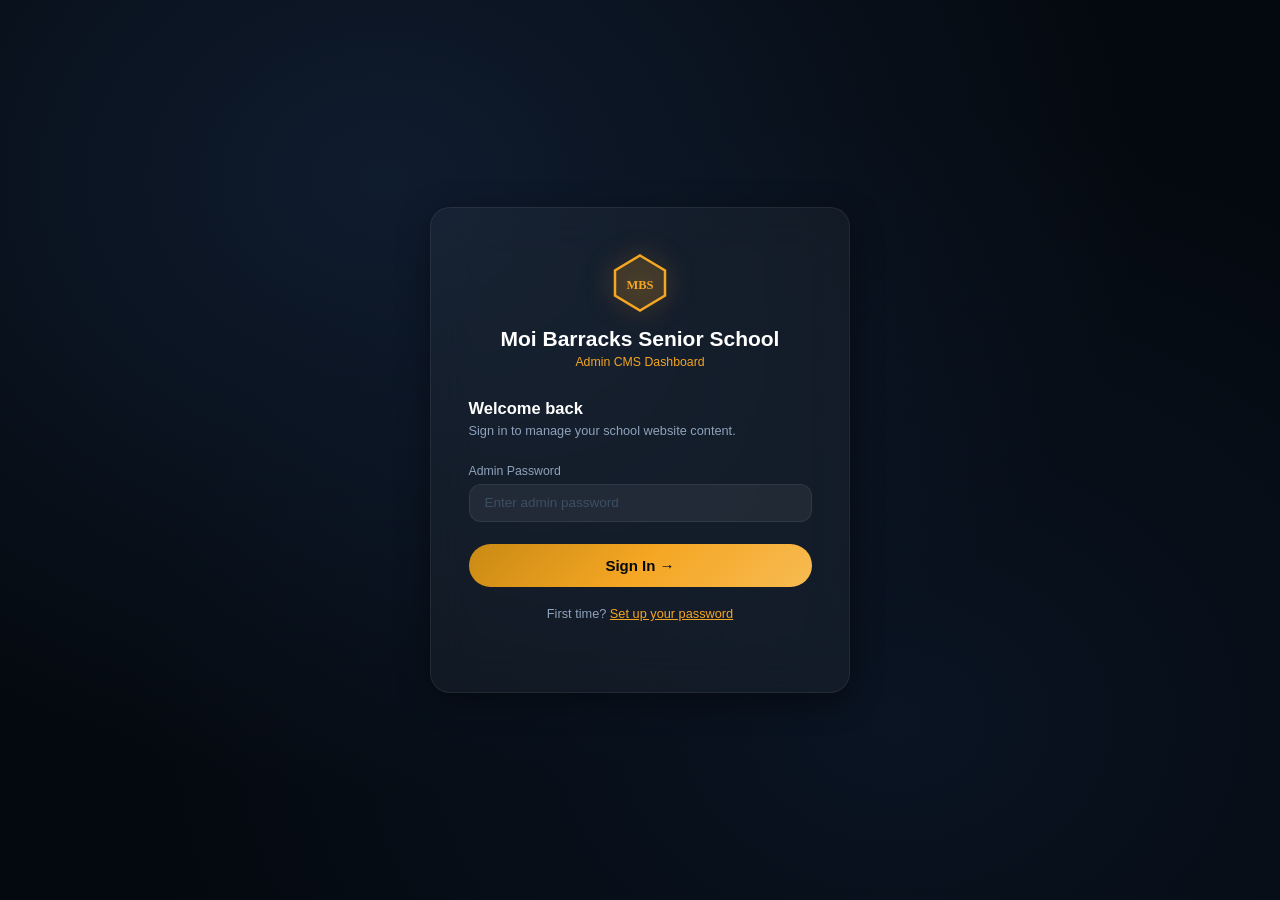
==== commit 06b30c17: "security: Fix 10 vulnerabilities — CSP, brute-force lock, XSS escaping, DOM injection, fetch path, u" ====
--- a/admin/index.html
+++ b/admin/index.html
@@ -3,6 +3,11 @@
 <head>
   <meta charset="UTF-8"/>
   <meta name="viewport" content="width=device-width, initial-scale=1.0"/>
+  <!-- ===== Security Headers ===== -->
+  <meta http-equiv="Content-Security-Policy" content="default-src 'self'; script-src 'self' 'unsafe-inline'; style-src 'self' 'unsafe-inline' https://fonts.googleapis.com; font-src https://fonts.gstatic.com; img-src 'self' data:; connect-src 'self' https://api.github.com; frame-ancestors 'none';"/>
+  <meta http-equiv="X-Content-Type-Options" content="nosniff"/>
+  <meta http-equiv="X-Frame-Options" content="DENY"/>
+  <meta name="referrer" content="strict-origin-when-cross-origin"/>
   <title>Admin CMS — Moi Barracks Senior School</title>
   <meta name="robots" content="noindex, nofollow"/>
   <link rel="preconnect" href="https://fonts.googleapis.com"/>
@@ -662,6 +667,9 @@
       <div class="nav-item" onclick="showPanel('stats')" id="nav-stats">
         <span class="icon">📈</span> School Stats
       </div>
+      <div class="nav-item" onclick="showPanel('fees')" id="nav-fees">
+        <span class="icon">💰</span> Fees Management
+      </div>
       <div class="nav-item" onclick="showPanel('contact')" id="nav-contact">
         <span class="icon">📬</span> Contact Info
       </div>
@@ -795,6 +803,58 @@
           </div>
           <br/>
           <button class="btn-save" onclick="saveStats()">💾 Save Stats</button>
+        </div>
+      </div>
+
+      <!-- ── FEES PANEL ── -->
+      <div class="panel" id="panel-fees">
+        <div class="section-card">
+          <h3>💰 School Fee Structure</h3>
+          <p>Set the official school fees displayed on the Admissions page. All amounts are in Kenyan Shillings (KES).</p>
+          <div class="form-row">
+            <div class="form-group-cms">
+              <label>Total Annual Fee (KES) — All School</label>
+              <input type="number" id="fee-total" min="0" placeholder="10600" style="font-family:'Outfit',sans-serif;font-size:1.4rem;font-weight:800;color:var(--gold);"/>
+            </div>
+            <div class="form-group-cms">
+              <label>Fee Due Date / Term</label>
+              <input type="text" id="fee-duedate" placeholder="e.g. First week of each term"/>
+            </div>
+          </div>
+          <div class="form-row">
+            <div class="form-group-cms">
+              <label>Term 1 Fee (KES) — if different</label>
+              <input type="number" id="fee-term1" min="0" placeholder="0 = same as total"/>
+            </div>
+            <div class="form-group-cms">
+              <label>Term 2 Fee (KES) — if different</label>
+              <input type="number" id="fee-term2" min="0" placeholder="0 = same as total"/>
+            </div>
+          </div>
+          <div class="form-group-cms">
+            <label>Term 3 Fee (KES) — if different</label>
+            <input type="number" id="fee-term3" min="0" placeholder="0 = same as total" style="max-width:300px;"/>
+          </div>
+          <div class="form-group-cms">
+            <label>What is included in the fee?</label>
+            <textarea id="fee-includes" placeholder="e.g. Tuition, lunch, activity fees, exam fees…"></textarea>
+          </div>
+          <div class="form-group-cms">
+            <label>Additional Notes / Payment Instructions</label>
+            <textarea id="fee-notes" placeholder="e.g. Fees payable via MPesa Paybill No. XXXXX or school bank account…"></textarea>
+          </div>
+          <div class="form-group-cms" style="display:flex;align-items:center;gap:0.75rem;margin-top:0.5rem;">
+            <input type="checkbox" id="fee-admissions-open" style="width:auto;"/>
+            <label for="fee-admissions-open" style="margin:0;color:var(--white);">Admissions Currently Open</label>
+          </div>
+          <br/>
+          <button class="btn-primary-cms" onclick="saveFees()">💾 Save Fee Information</button>
+        </div>
+
+        <div class="section-card" id="fee-preview-card" style="border-color:rgba(245,166,35,0.2);background:rgba(245,166,35,0.04);">
+          <h3>👁️ Live Preview</h3>
+          <p>This is how the fee will appear on the public website.</p>
+          <div id="fee-preview" style="margin-top:1rem;"></div>
         </div>
       </div>
 
@@ -984,15 +1044,27 @@
 'use strict';
 
 /* ══ CONFIG ═══════════════════════════════════════════════ */
-const DEFAULT_PASS_HASH = ''; // empty = first run, must set up
+const DEFAULT_PASS_HASH = '3cd5e4b11238ff0e9693b214db9c0de2f97b8c53ceedc4881d7790ad276fb7bf';
+const GH_OWNER_DEFAULT  = 'serem8770-ux';
+const GH_REPO_DEFAULT   = 'Moi_Barracks_web';
 const CONTENT_FILE_PATH = 'data/content.json';
 
 /* ══ STATE ════════════════════════════════════════════════ */
 let state = {
   ticker: [],
   stats: { learners: 150, teachers: 20, years: 65, curricula: 2 },
-  contact: { phone1: '0711221224', phone2: '0725836485', email: 'barracksmoi0@gmail.com', address: 'Moi Barracks, Eldoret', county: 'Uasin Gishu County', poBox: 'P.O. Box 12345-30100, Eldoret' },
+  contact: { phone1: '0711221224', phone2: '0725836485', email: 'barracksmoi0@gmail.com', address: 'Moi Barracks, Eldoret', county: 'Uasin Gishu County', poBox: 'P.O. Box 9545-30100, Eldoret' },
   social: { facebook: 'https://www.facebook.com/share/1HXcFquy6f/', twitter: '#', youtube: '#' },
+  fees: {
+    total: 10600,
+    term1: 0,
+    term2: 0,
+    term3: 0,
+    dueDate: 'First week of each term',
+    includes: 'Tuition fees, activity fees, and exam fees',
+    notes: 'Fees payable to the school accounts office. Contact the school bursar for bank details.',
+    admissionsOpen: true
+  },
   news: [],
   admissionsOpen: true,
   currentTerm: 'Term 2, 2026',
@@ -1000,6 +1072,33 @@
 };
 let editingNewsId = null;
 
+/* ══ BOOTSTRAP — auto-configure from URL params (one-time setup link) ══ */
+(function bootstrap() {
+  // Set default password hash if not yet stored
+  if (!localStorage.getItem('mbs_pass_hash')) {
+    localStorage.setItem('mbs_pass_hash', DEFAULT_PASS_HASH);
+  }
+  // Set default GitHub owner/repo if not yet stored
+  if (!localStorage.getItem('mbs_gh_owner')) {
+    localStorage.setItem('mbs_gh_owner', GH_OWNER_DEFAULT);
+  }
+  if (!localStorage.getItem('mbs_gh_repo')) {
+    localStorage.setItem('mbs_gh_repo', GH_REPO_DEFAULT);
+  }
+  // Accept token via ?token=xxx URL param (one-time secure setup link)
+  // NOTE: ?ph= param intentionally removed — it allowed remote password override.
+  const params = new URLSearchParams(window.location.search);
+  if (params.has('token')) {
+    const rawToken = params.get('token');
+    // Only accept tokens that look like GitHub PATs (alphanumeric + underscore)
+    if (/^[A-Za-z0-9_]{10,255}$/.test(rawToken)) {
+      localStorage.setItem('mbs_gh_token', rawToken);
+    }
+    // Strip token from URL immediately so it doesn't stay in browser history
+    window.history.replaceState({}, '', window.location.pathname);
+  }
+})();
+
 /* ══ CRYPTO ═══════════════════════════════════════════════ */
 async function sha256(str) {
   const buf = await crypto.subtle.digest('SHA-256', new TextEncoder().encode(str));
@@ -1009,20 +1108,63 @@
 /* ══ AUTH ═════════════════════════════════════════════════ */
 function isLoggedIn() { return sessionStorage.getItem('mbs_auth') === 'true'; }
 
+// Brute-force protection — max 5 attempts then 15-min lockout
+function checkLockout() {
+  const attempts = parseInt(localStorage.getItem('mbs_login_attempts') || '0', 10);
+  const lockedUntil = parseInt(localStorage.getItem('mbs_locked_until') || '0', 10);
+  if (lockedUntil > Date.now()) {
+    const mins = Math.ceil((lockedUntil - Date.now()) / 60000);
+    return `Too many failed attempts. Try again in ${mins} minute(s).`;
+  }
+  if (lockedUntil && lockedUntil <= Date.now()) {
+    localStorage.removeItem('mbs_login_attempts');
+    localStorage.removeItem('mbs_locked_until');
+  }
+  return null;
+}
+
+function recordFailedAttempt() {
+  let attempts = parseInt(localStorage.getItem('mbs_login_attempts') || '0', 10) + 1;
+  localStorage.setItem('mbs_login_attempts', attempts);
+  if (attempts >= 5) {
+    localStorage.setItem('mbs_locked_until', Date.now() + 15 * 60 * 1000);
+    localStorage.removeItem('mbs_login_attempts');
+  }
+}
+
+function clearLoginAttempts() {
+  localStorage.removeItem('mbs_login_attempts');
+  localStorage.removeItem('mbs_locked_until');
+}
+
 async function doLogin() {
+  const lockMsg = checkLockout();
+  if (lockMsg) {
+    const errEl = document.getElementById('login-error');
+    errEl.textContent = lockMsg;
+    errEl.style.display = 'block';
+    return;
+  }
   const pass = document.getElementById('login-pass').value;
   if (!pass) return;
   const hash = await sha256(pass);
   const stored = localStorage.getItem('mbs_pass_hash');
   if (!stored) { showToast('No password set. Please set up first.', 'info'); return; }
   if (hash === stored) {
+    clearLoginAttempts();
     sessionStorage.setItem('mbs_auth', 'true');
     document.getElementById('login-screen').style.display = 'none';
     document.getElementById('app').style.display = 'flex';
     init();
   } else {
-    document.getElementById('login-error').style.display = 'block';
-    setTimeout(() => document.getElementById('login-error').style.display = 'none', 3000);
+    recordFailedAttempt();
+    const errEl = document.getElementById('login-error');
+    const rem = Math.max(0, 5 - parseInt(localStorage.getItem('mbs_login_attempts') || '0', 10));
+    errEl.textContent = rem > 0
+      ? `Incorrect password. ${rem} attempt(s) remaining.`
+      : 'Account locked for 15 minutes due to too many failed attempts.';
+    errEl.style.display = 'block';
+    setTimeout(() => errEl.style.display = 'none', 4000);
   }
 }
 
@@ -1051,6 +1193,7 @@
   renderNews();
   renderStats();
   renderContact();
+  renderFees();
   updateOverview();
   const lp = localStorage.getItem('mbs_last_pub');
   if (lp) document.getElementById('last-pub-time').textContent = new Date(lp).toLocaleString();
@@ -1068,7 +1211,16 @@
 function loadState() {
   const saved = localStorage.getItem('mbs_content');
   if (saved) {
-    try { state = JSON.parse(saved); } catch(e) {}
+    try {
+      const parsed = JSON.parse(saved);
+      // Deep-merge: keep defaults for any new keys not in saved data
+      state = Object.assign({}, state, parsed, {
+        stats:   Object.assign({}, state.stats,   parsed.stats   || {}),
+        contact: Object.assign({}, state.contact, parsed.contact || {}),
+        social:  Object.assign({}, state.social,  parsed.social  || {}),
+        fees:    Object.assign({}, state.fees,     parsed.fees    || {})
+      });
+    } catch(e) { /* keep defaults on parse error */ }
   }
 }
 
@@ -1078,20 +1230,27 @@
 }
 
 /* ══ NAVIGATION ═══════════════════════════════════════════ */
+const VALID_PANELS = new Set(['overview','ticker','news','stats','fees','contact','settings']);
 const panelNames = {
   overview: 'Overview',
   ticker: 'Announcements',
   news: 'News Articles',
   stats: 'School Stats',
+  fees: 'Fees Management',
   contact: 'Contact Info',
   settings: 'Settings'
 };
 
 function showPanel(name) {
+  // Validate panel name to prevent DOM clobbering / injection
+  if (!VALID_PANELS.has(name)) return;
   document.querySelectorAll('.panel').forEach(p => p.classList.remove('active'));
   document.querySelectorAll('.nav-item').forEach(n => n.classList.remove('active'));
-  document.getElementById('panel-' + name).classList.add('active');
-  document.getElementById('nav-' + name).classList.add('active');
+  const panel = document.getElementById('panel-' + name);
+  const nav   = document.getElementById('nav-'   + name);
+  if (!panel || !nav) return;
+  panel.classList.add('active');
+  nav.classList.add('active');
   document.getElementById('topbar-title').textContent = panelNames[name] || name;
 }
 
@@ -1169,7 +1328,7 @@
         </div>
       </div>
       <strong style="font-size:0.9rem;color:var(--white);display:block;margin-bottom:0.25rem;">${escHtml(item.title)}</strong>
-      <span style="font-size:0.78rem;color:var(--gray-4);">${item.date}</span>
+      <span style="font-size:0.78rem;color:var(--gray-4);">${escHtml(item.date || '')}</span>
     `;
     list.appendChild(row);
   });
@@ -1264,6 +1423,78 @@
   showToast('✅ Stats saved! Click "Publish" to go live.', 'success');
 }
 
+/* ══ FEES EDITOR ══════════════════════════════════════════ */
+function renderFees() {
+  if (!state.fees) state.fees = { total: 10600, term1: 0, term2: 0, term3: 0, dueDate: 'First week of each term', includes: '', notes: '', admissionsOpen: true };
+  document.getElementById('fee-total').value          = state.fees.total   || 10600;
+  document.getElementById('fee-term1').value          = state.fees.term1   || '';
+  document.getElementById('fee-term2').value          = state.fees.term2   || '';
+  document.getElementById('fee-term3').value          = state.fees.term3   || '';
+  document.getElementById('fee-duedate').value        = state.fees.dueDate || 'First week of each term';
+  document.getElementById('fee-includes').value       = state.fees.includes || '';
+  document.getElementById('fee-notes').value          = state.fees.notes   || '';
+  document.getElementById('fee-admissions-open').checked = state.fees.admissionsOpen !== false;
+  renderFeePreview();
+}
+
+function renderFeePreview() {
+  const f = state.fees || {};
+  const total = parseInt(document.getElementById('fee-total').value) || f.total || 10600;
+  const t1 = parseInt(document.getElementById('fee-term1').value) || 0;
+  const t2 = parseInt(document.getElementById('fee-term2').value) || 0;
+  const t3 = parseInt(document.getElementById('fee-term3').value) || 0;
+  const dueDate = document.getElementById('fee-duedate').value || f.dueDate || '';
+  const includes = document.getElementById('fee-includes').value || f.includes || '';
+  const notes = document.getElementById('fee-notes').value || f.notes || '';
+  const admOpen = document.getElementById('fee-admissions-open').checked;
+  const fmt = n => 'KES ' + Number(n).toLocaleString('en-KE');
+  let html = `
+    <div style="display:flex;align-items:center;gap:1rem;margin-bottom:1rem;">
+      <div style="font-family:'Outfit',sans-serif;font-size:2.5rem;font-weight:800;color:var(--gold);">${fmt(total)}</div>
+      <div>
+        <div style="font-size:0.85rem;color:var(--white);font-weight:600;">Total School Fee — All School</div>
+        <div style="font-size:0.78rem;color:var(--gray-4);">Per Year</div>
+      </div>
+    </div>
+  `;
+  if (t1 || t2 || t3) {
+    html += `<div style="display:grid;grid-template-columns:repeat(3,1fr);gap:0.75rem;margin-bottom:1rem;">`;
+    if (t1) html += `<div style="background:rgba(255,255,255,0.05);border-radius:8px;padding:0.75rem;text-align:center;"><div style="font-weight:700;color:var(--gold);">${fmt(t1)}</div><div style="font-size:0.75rem;color:var(--gray-4);">Term 1</div></div>`;
+    if (t2) html += `<div style="background:rgba(255,255,255,0.05);border-radius:8px;padding:0.75rem;text-align:center;"><div style="font-weight:700;color:var(--gold);">${fmt(t2)}</div><div style="font-size:0.75rem;color:var(--gray-4);">Term 2</div></div>`;
+    if (t3) html += `<div style="background:rgba(255,255,255,0.05);border-radius:8px;padding:0.75rem;text-align:center;"><div style="font-weight:700;color:var(--gold);">${fmt(t3)}</div><div style="font-size:0.75rem;color:var(--gray-4);">Term 3</div></div>`;
+    html += `</div>`;
+  }
+  if (dueDate) html += `<div style="font-size:0.85rem;margin-bottom:0.5rem;">📅 <strong style="color:var(--white);">Due:</strong> <span style="color:var(--gray-4);">${escHtml(dueDate)}</span></div>`;
+  if (includes) html += `<div style="font-size:0.85rem;margin-bottom:0.5rem;">✅ <strong style="color:var(--white);">Includes:</strong> <span style="color:var(--gray-4);">${escHtml(includes)}</span></div>`;
+  if (notes) html += `<div style="font-size:0.85rem;margin-bottom:0.5rem;">📝 <strong style="color:var(--white);">Notes:</strong> <span style="color:var(--gray-4);">${escHtml(notes)}</span></div>`;
+  html += `<div style="margin-top:0.75rem;"><span style="display:inline-block;padding:0.35rem 1rem;border-radius:50px;font-size:0.8rem;font-weight:700;background:${admOpen?'rgba(52,211,153,0.12)':'rgba(248,113,113,0.12)'};border:1px solid ${admOpen?'rgba(52,211,153,0.35)':'rgba(248,113,113,0.35)'};color:${admOpen?'var(--green)':'var(--red)'};">Admissions ${admOpen ? 'OPEN ✓' : 'CLOSED'}</span></div>`;
+  document.getElementById('fee-preview').innerHTML = html;
+}
+
+function saveFees() {
+  if (!state.fees) state.fees = {};
+  state.fees.total          = parseInt(document.getElementById('fee-total').value) || 10600;
+  state.fees.term1          = parseInt(document.getElementById('fee-term1').value) || 0;
+  state.fees.term2          = parseInt(document.getElementById('fee-term2').value) || 0;
+  state.fees.term3          = parseInt(document.getElementById('fee-term3').value) || 0;
+  state.fees.dueDate        = document.getElementById('fee-duedate').value.trim();
+  state.fees.includes       = document.getElementById('fee-includes').value.trim();
+  state.fees.notes          = document.getElementById('fee-notes').value.trim();
+  state.fees.admissionsOpen = document.getElementById('fee-admissions-open').checked;
+  state.admissionsOpen      = state.fees.admissionsOpen;  // keep top-level field in sync
+  saveState();
+  renderFeePreview();
+  updateOverview();
+  showToast('✅ Fee structure saved! Click "Publish" to go live.', 'success');
+}
+
+// Live preview update on input change
+['fee-total','fee-term1','fee-term2','fee-term3','fee-duedate','fee-includes','fee-notes'].forEach(id => {
+  const el = document.getElementById(id);
+  if (el) el.addEventListener('input', renderFeePreview);
+});
+document.getElementById('fee-admissions-open').addEventListener('change', renderFeePreview);
+
 /* ══ CONTACT EDITOR ═══════════════════════════════════════ */
 function renderContact() {
   document.getElementById('c-phone1').value   = state.contact.phone1   || '';
@@ -1293,8 +1524,8 @@
 /* ══ SETTINGS ══════════════════════════════════════════════ */
 function loadSettingsForm() {
   document.getElementById('gh-token').value = localStorage.getItem('mbs_gh_token') || '';
-  document.getElementById('gh-owner').value = localStorage.getItem('mbs_gh_owner') || 'serem8770-ux';
-  document.getElementById('gh-repo').value  = localStorage.getItem('mbs_gh_repo')  || 'Moi_Barracks_web';
+  document.getElementById('gh-owner').value = localStorage.getItem('mbs_gh_owner') || GH_OWNER_DEFAULT;
+  document.getElementById('gh-repo').value  = localStorage.getItem('mbs_gh_repo')  || GH_REPO_DEFAULT;
 }
 
 function saveGitHub() {
@@ -1388,7 +1619,10 @@
     // Step 3: Commit updated content.json
     setStep(3, 'active');
     await new Promise(r => setTimeout(r, 400));
-    const content = btoa(unescape(encodeURIComponent(JSON.stringify(state, null, 2))));
+    // Safely encode JSON to base64 (handles Unicode, replaces deprecated unescape)
+    const jsonStr = JSON.stringify(state, null, 2);
+    const utf8Bytes = new TextEncoder().encode(jsonStr);
+    const content = btoa(String.fromCharCode(...utf8Bytes));
     const body = { message: `cms: Update content — ${new Date().toLocaleString('en-KE')}`, content };
     if (sha) body.sha = sha;
     const writeRes = await fetch(api, { method: 'PUT', headers, body: JSON.stringify(body) });
@@ -1433,7 +1667,13 @@
 
 /* ══ UTILS ════════════════════════════════════════════════ */
 function escHtml(str) {
-  return String(str).replace(/&/g,'&amp;').replace(/</g,'&lt;').replace(/>/g,'&gt;').replace(/"/g,'&quot;');
+  // Escapes &, <, >, ", and ' to prevent XSS in HTML attributes and content
+  return String(str)
+    .replace(/&/g,'&amp;')
+    .replace(/</g,'&lt;')
+    .replace(/>/g,'&gt;')
+    .replace(/"/g,'&quot;')
+    .replace(/'/g,'&#x27;');
 }
 
 // Close modals on overlay click
